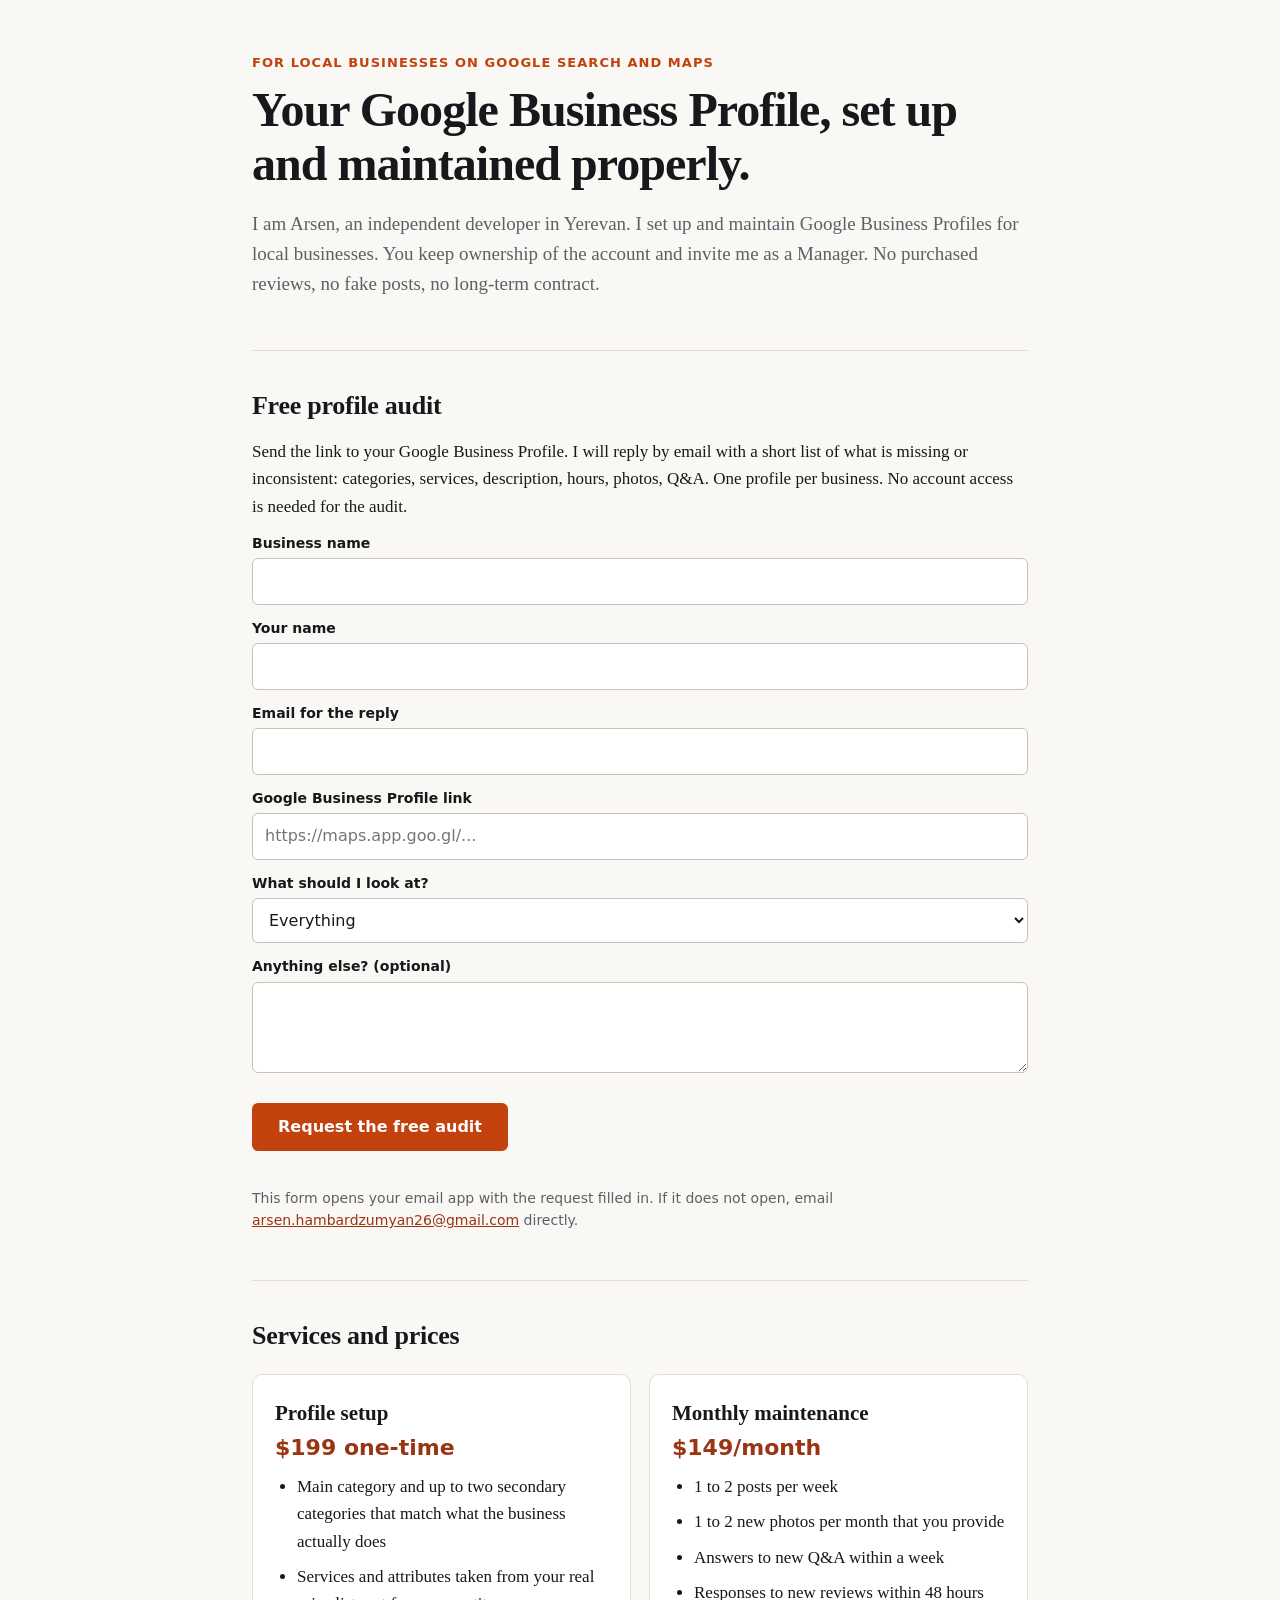
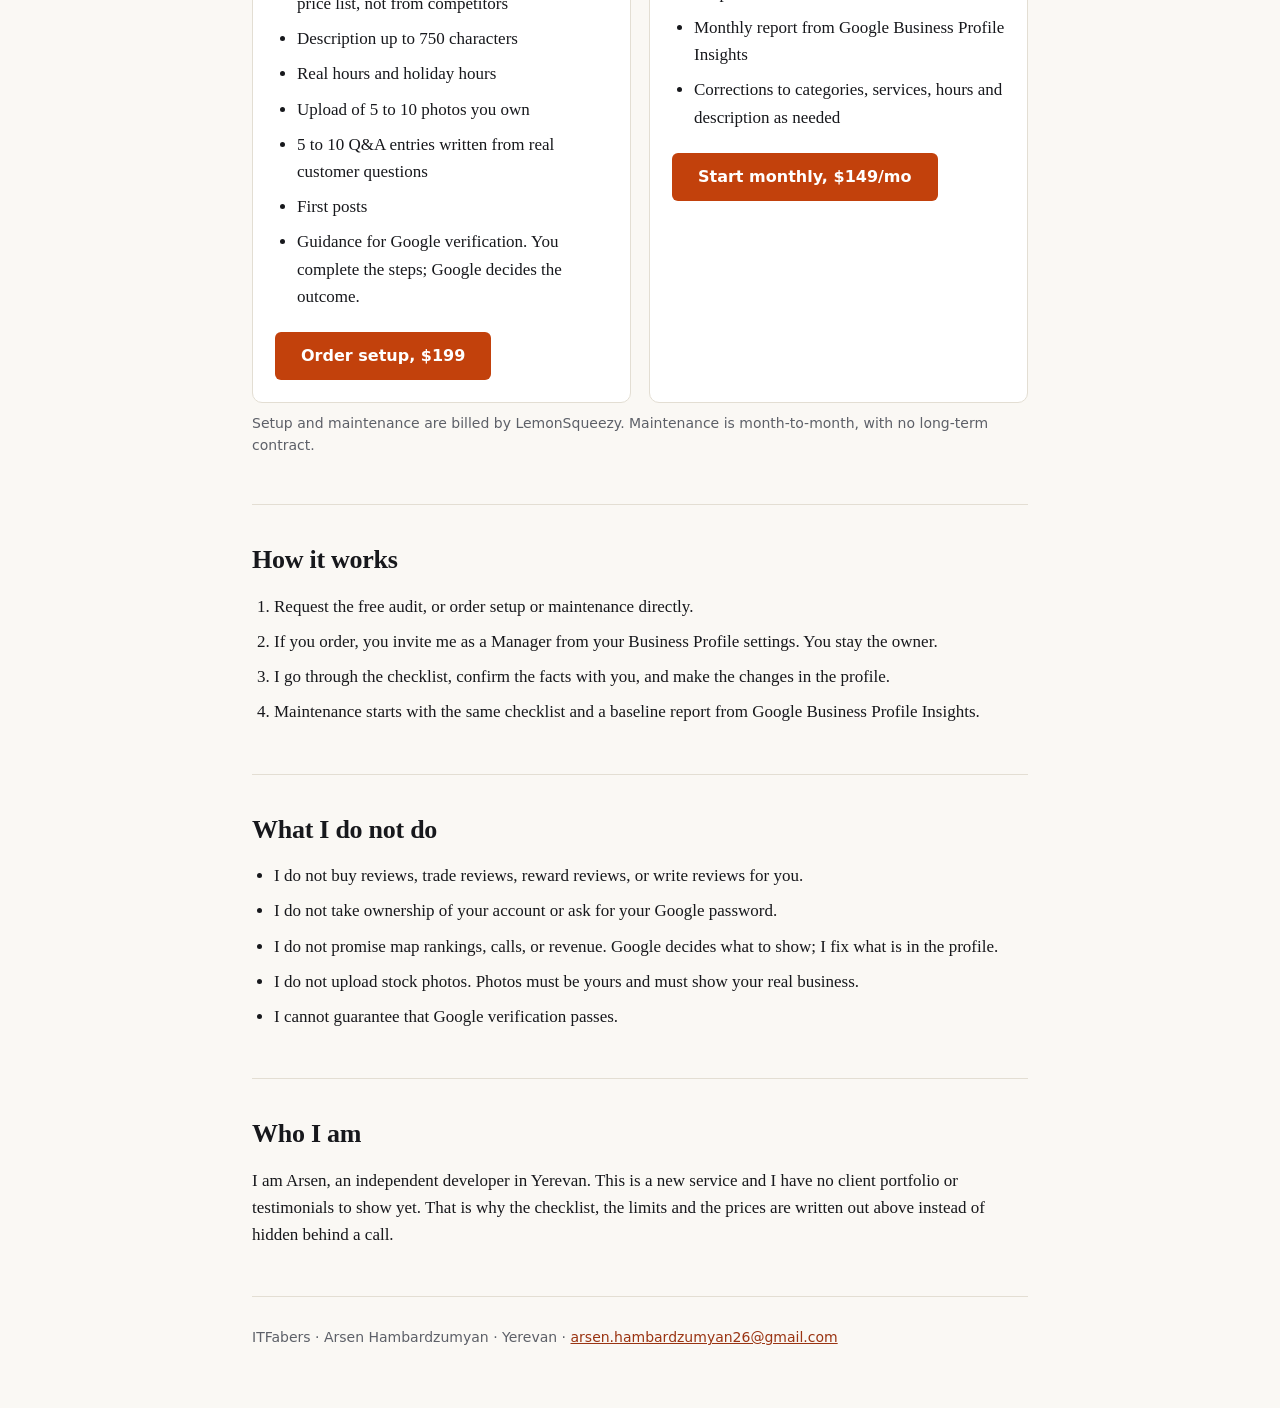
==== gbp/index.html @ 4a0c4b1b "publish: GBP landing + free audit — ITF-161" ====
<!doctype html>
<html lang="en">
<head>
<meta charset="utf-8">
<meta name="viewport" content="width=device-width, initial-scale=1">
<title>Google Business Profile setup ($199) and monthly maintenance ($149/mo)</title>
<meta name="description" content="I set up and maintain Google Business Profiles for local businesses. $199 one-time setup, $149/month maintenance. Free profile audit: send your link and get a short list of what is missing. You keep ownership of the account.">
<link rel="canonical" href="https://arsenhambardzumyan.github.io/mvp-lab/gbp/">
<meta property="og:type" content="website">
<meta property="og:title" content="Google Business Profile setup and maintenance">
<meta property="og:description" content="Setup $199 one-time, maintenance $149/month. Free profile audit. You keep ownership of your Google account.">
<meta property="og:url" content="https://arsenhambardzumyan.github.io/mvp-lab/gbp/">
<meta name="twitter:card" content="summary">
<link rel="stylesheet" href="./styles.css">
<script type="application/ld+json">
{
  "@context": "https://schema.org",
  "@type": "Service",
  "name": "Google Business Profile setup and monthly maintenance",
  "serviceType": "Google Business Profile setup and maintenance",
  "description": "Setup and month-to-month maintenance of a Google Business Profile: categories, services, description, hours, photos, posts, Q&A, review responses and a monthly report from Google Business Profile Insights. The client keeps ownership of the account.",
  "provider": {
    "@type": "Person",
    "name": "Arsen Hambardzumyan",
    "email": "arsen.hambardzumyan26@gmail.com",
    "address": {
      "@type": "PostalAddress",
      "addressLocality": "Yerevan",
      "addressCountry": "AM"
    }
  },
  "areaServed": "Worldwide",
  "offers": [
    {
      "@type": "Offer",
      "name": "Google Business Profile setup",
      "description": "One-time setup: categories, services and attributes, description, hours, real photos, initial posts, Q&A, verification guidance.",
      "price": "199",
      "priceCurrency": "USD",
      "url": "https://itfabers.lemonsqueezy.com/checkout/buy/944b385c-6af0-404e-85eb-ff961bdee5a9"
    },
    {
      "@type": "Offer",
      "name": "Google Business Profile monthly maintenance",
      "description": "Monthly maintenance: 1-2 posts per week, new photos, Q&A answers, review responses, profile corrections and a monthly Insights report.",
      "price": "149",
      "priceCurrency": "USD",
      "priceSpecification": {
        "@type": "UnitPriceSpecification",
        "price": "149",
        "priceCurrency": "USD",
        "unitCode": "MON"
      },
      "url": "https://itfabers.lemonsqueezy.com/checkout/buy/4dd8a5cb-719c-41a0-b8d9-503f161b577d"
    }
  ]
}
</script>
<script type="application/ld+json">
{
  "@context": "https://schema.org",
  "@type": "FAQPage",
  "mainEntity": [
    {
      "@type": "Question",
      "name": "Do I have to give you my Google password?",
      "acceptedAnswer": {
        "@type": "Answer",
        "text": "No. You invite me as a Manager from your Business Profile settings. You stay the owner and you can remove the access at any time."
      }
    },
    {
      "@type": "Question",
      "name": "Do you buy, trade or write reviews?",
      "acceptedAnswer": {
        "@type": "Answer",
        "text": "No. I do not buy reviews, offer rewards for reviews, or write reviews. I can answer reviews that already exist."
      }
    },
    {
      "@type": "Question",
      "name": "Do you guarantee more calls, map views or higher rankings?",
      "acceptedAnswer": {
        "@type": "Answer",
        "text": "No. Google decides what to show and where to rank a profile. I fix the information and the settings that are in the profile. I do not promise rankings, calls or revenue."
      }
    },
    {
      "@type": "Question",
      "name": "What do you need from me?",
      "acceptedAnswer": {
        "@type": "Answer",
        "text": "Confirmation of your real services, hours and business details, and real photos that you own. For verification, you complete the steps with Google; I guide you through them."
      }
    },
    {
      "@type": "Question",
      "name": "Can you complete Google verification for me?",
      "acceptedAnswer": {
        "@type": "Answer",
        "text": "Google runs verification and decides the outcome. I guide you through the available method and prepare the profile, but I cannot guarantee that verification passes."
      }
    }
  ]
}
</script>
</head>
<body>
<main class="wrap">
<header>
<div class="tag">For local businesses on Google Search and Maps</div>
<h1>Your Google Business Profile, set up and maintained properly.</h1>
<p class="lead">I am Arsen, an independent developer in Yerevan. I set up and maintain Google Business Profiles for local businesses. You keep ownership of the account and invite me as a Manager. No purchased reviews, no fake posts, no long-term contract.</p>
</header>

<section id="audit">
<h2>Free profile audit</h2>
<p>Send the link to your Google Business Profile. I will reply by email with a short list of what is missing or inconsistent: categories, services, description, hours, photos, Q&amp;A. One profile per business. No account access is needed for the audit.</p>
<form id="audit-form" action="mailto:arsen.hambardzumyan26@gmail.com" method="post" enctype="text/plain">
  <div class="field">
    <label for="business">Business name</label>
    <input id="business" name="business" type="text" autocomplete="organization" required>
  </div>
  <div class="field">
    <label for="person">Your name</label>
    <input id="person" name="person" type="text" autocomplete="name">
  </div>
  <div class="field">
    <label for="email">Email for the reply</label>
    <input id="email" name="email" type="email" autocomplete="email" required>
  </div>
  <div class="field">
    <label for="profile">Google Business Profile link</label>
    <input id="profile" name="profile" type="url" inputmode="url" placeholder="https://maps.app.goo.gl/..." required>
  </div>
  <div class="field">
    <label for="focus">What should I look at?</label>
    <select id="focus" name="focus">
      <option>Everything</option>
      <option>Categories and services</option>
      <option>Description and hours</option>
      <option>Photos</option>
      <option>Reviews and Q&amp;A</option>
      <option>Not sure</option>
    </select>
  </div>
  <div class="field">
    <label for="notes">Anything else? (optional)</label>
    <textarea id="notes" name="notes" rows="3"></textarea>
  </div>
  <button class="cta" type="submit">Request the free audit</button>
  <p id="form-status" class="status" role="status" aria-live="polite"></p>
  <p class="small">This form opens your email app with the request filled in. If it does not open, email <a href="mailto:arsen.hambardzumyan26@gmail.com">arsen.hambardzumyan26@gmail.com</a> directly.</p>
</form>
</section>

<section id="services">
<h2>Services and prices</h2>
<div class="cards">
  <article class="card">
    <h3>Profile setup</h3>
    <p class="price">$199 one-time</p>
    <ul>
      <li>Main category and up to two secondary categories that match what the business actually does</li>
      <li>Services and attributes taken from your real price list, not from competitors</li>
      <li>Description up to 750 characters</li>
      <li>Real hours and holiday hours</li>
      <li>Upload of 5 to 10 photos you own</li>
      <li>5 to 10 Q&amp;A entries written from real customer questions</li>
      <li>First posts</li>
      <li>Guidance for Google verification. You complete the steps; Google decides the outcome.</li>
    </ul>
    <a class="cta" href="https://itfabers.lemonsqueezy.com/checkout/buy/944b385c-6af0-404e-85eb-ff961bdee5a9">Order setup, $199</a>
  </article>
  <article class="card">
    <h3>Monthly maintenance</h3>
    <p class="price">$149/month</p>
    <ul>
      <li>1 to 2 posts per week</li>
      <li>1 to 2 new photos per month that you provide</li>
      <li>Answers to new Q&amp;A within a week</li>
      <li>Responses to new reviews within 48 hours</li>
      <li>Monthly report from Google Business Profile Insights</li>
      <li>Corrections to categories, services, hours and description as needed</li>
    </ul>
    <a class="cta" href="https://itfabers.lemonsqueezy.com/checkout/buy/4dd8a5cb-719c-41a0-b8d9-503f161b577d">Start monthly, $149/mo</a>
  </article>
</div>
<p class="small">Setup and maintenance are billed by LemonSqueezy. Maintenance is month-to-month, with no long-term contract.</p>
</section>

<section>
<h2>How it works</h2>
<ol>
  <li>Request the free audit, or order setup or maintenance directly.</li>
  <li>If you order, you invite me as a Manager from your Business Profile settings. You stay the owner.</li>
  <li>I go through the checklist, confirm the facts with you, and make the changes in the profile.</li>
  <li>Maintenance starts with the same checklist and a baseline report from Google Business Profile Insights.</li>
</ol>
</section>

<section>
<h2>What I do not do</h2>
<ul>
  <li>I do not buy reviews, trade reviews, reward reviews, or write reviews for you.</li>
  <li>I do not take ownership of your account or ask for your Google password.</li>
  <li>I do not promise map rankings, calls, or revenue. Google decides what to show; I fix what is in the profile.</li>
  <li>I do not upload stock photos. Photos must be yours and must show your real business.</li>
  <li>I cannot guarantee that Google verification passes.</li>
</ul>
</section>

<section>
<h2>Who I am</h2>
<p>I am Arsen, an independent developer in Yerevan. This is a new service and I have no client portfolio or testimonials to show yet. That is why the checklist, the limits and the prices are written out above instead of hidden behind a call.</p>
</section>

<footer>
  ITFabers &middot; Arsen Hambardzumyan &middot; Yerevan &middot; <a href="mailto:arsen.hambardzumyan26@gmail.com">arsen.hambardzumyan26@gmail.com</a>
</footer>
</main>
<script>
(function () {
  var form = document.getElementById('audit-form');
  var status = document.getElementById('form-status');
  if (!form || !status) return;

  form.addEventListener('submit', function (event) {
    event.preventDefault();
    if (!form.reportValidity()) return;

    var data = new FormData(form);
    function value(name) {
      return (data.get(name) || '').toString().trim();
    }

    var business = value('business');
    var subject = 'Free GBP audit request — ' + (business || 'my business');
    var lines = [
      'Business name: ' + (business || '—'),
      'Your name: ' + (value('person') || '—'),
      'Reply email: ' + (value('email') || '—'),
      'Google Business Profile link: ' + (value('profile') || '—'),
      'What to look at: ' + (value('focus') || 'Everything'),
      'Notes: ' + (value('notes') || '—')
    ];

    try {
      localStorage.setItem('gbp_audit_last', JSON.stringify({
        business: business,
        email: value('email'),
        profile: value('profile'),
        focus: value('focus'),
        at: new Date().toISOString()
      }));
    } catch (err) {
      /* storage can be disabled; the email request still works */
    }

    status.className = 'status ok';
    status.textContent = 'Opening your email app with the request filled in. Send the message and I will reply to ' + (value('email') || 'your email') + '.';
    window.location.href = 'mailto:arsen.hambardzumyan26@gmail.com'
      + '?subject=' + encodeURIComponent(subject)
      + '&body=' + encodeURIComponent(lines.join('\n'));
  });
})();
</script>
</body>
</html>
---- gbp/styles.css ----
:root {
  --bg: #faf8f4;
  --ink: #17181c;
  --muted: #5d6068;
  --line: #e3ded3;
  --accent: #c2410c;
  --accent-dark: #9a3412;
  --panel: #fff;
  --ok: #166534;
}
* { box-sizing: border-box; }
html { scroll-behavior: smooth; }
body {
  margin: 0;
  background: var(--bg);
  color: var(--ink);
  font: 17px/1.6 Georgia, "Times New Roman", serif;
}
.wrap { max-width: 820px; margin: 0 auto; padding: 0 22px; }
header { padding: 56px 0 36px; border-bottom: 1px solid var(--line); }
.tag {
  font: 600 13px/1 system-ui, sans-serif;
  letter-spacing: .08em;
  text-transform: uppercase;
  color: var(--accent);
}
h1 {
  font-size: clamp(32px, 6vw, 48px);
  line-height: 1.12;
  margin: 14px 0 18px;
  letter-spacing: -.02em;
}
h2 { font-size: 26px; margin: 0 0 12px; letter-spacing: -.01em; }
h3 { font-size: 21px; margin: 0 0 4px; }
p { margin: 0 0 14px; }
a { color: var(--accent-dark); }
.lead { font-size: 19px; color: var(--muted); }
section { padding: 34px 0; border-bottom: 1px solid var(--line); }
ul, ol { padding-left: 22px; margin: 0 0 14px; }
li { margin-bottom: 8px; }
.cta {
  display: inline-block;
  background: var(--accent);
  color: #fff;
  border: 0;
  cursor: pointer;
  text-decoration: none;
  font: 600 16px/1 system-ui, sans-serif;
  padding: 16px 26px;
  border-radius: 6px;
  margin-top: 8px;
}
.cta:hover, .cta:focus-visible { background: var(--accent-dark); outline: 3px solid #fed7aa; }
.cards { display: grid; grid-template-columns: 1fr 1fr; gap: 18px; margin: 18px 0 10px; }
.card {
  background: var(--panel);
  border: 1px solid var(--line);
  border-radius: 10px;
  padding: 22px;
}
.card ul { margin-top: 12px; }
.price { font: 700 22px/1.2 system-ui, sans-serif; color: var(--accent-dark); margin: 0 0 6px; }
.small { font: 14px/1.55 system-ui, sans-serif; color: var(--muted); }
.field { margin-bottom: 14px; }
label { display: block; font: 600 14px/1.4 system-ui, sans-serif; margin-bottom: 5px; }
input, select, textarea {
  width: 100%;
  padding: 11px 12px;
  border: 1px solid #c9c2b4;
  border-radius: 6px;
  background: #fff;
  color: var(--ink);
  font: 16px/1.4 system-ui, sans-serif;
}
input:focus, select:focus, textarea:focus { outline: 3px solid #fed7aa; border-color: var(--accent); }
textarea { resize: vertical; }
.status { font: 15px/1.5 system-ui, sans-serif; margin: 12px 0 4px; min-height: 1.4em; }
.status.ok { color: var(--ok); }
footer {
  padding: 30px 0 60px;
  color: var(--muted);
  font: 14px/1.5 system-ui, sans-serif;
}
@media (max-width: 680px) {
  .cards { grid-template-columns: 1fr; }
  header { padding-top: 40px; }
}
@media (prefers-reduced-motion: reduce) {
  html { scroll-behavior: auto; }
}
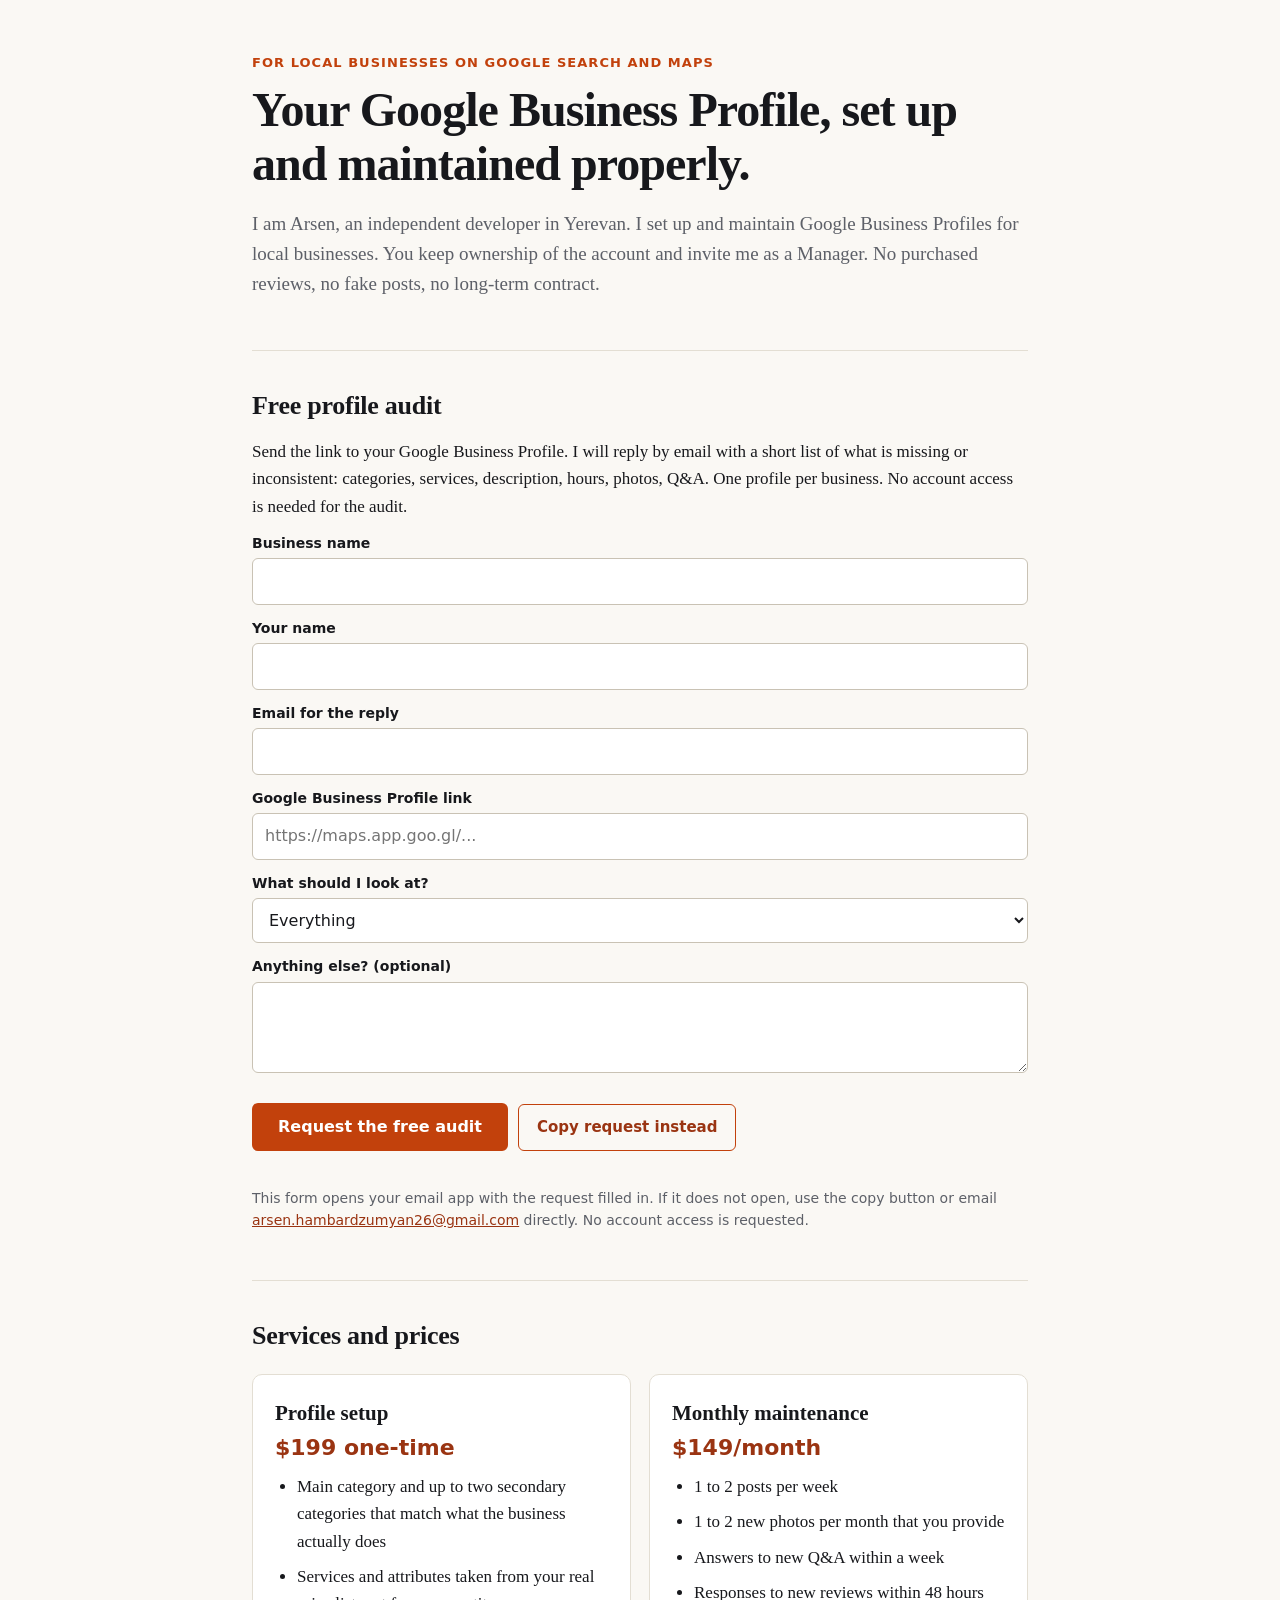
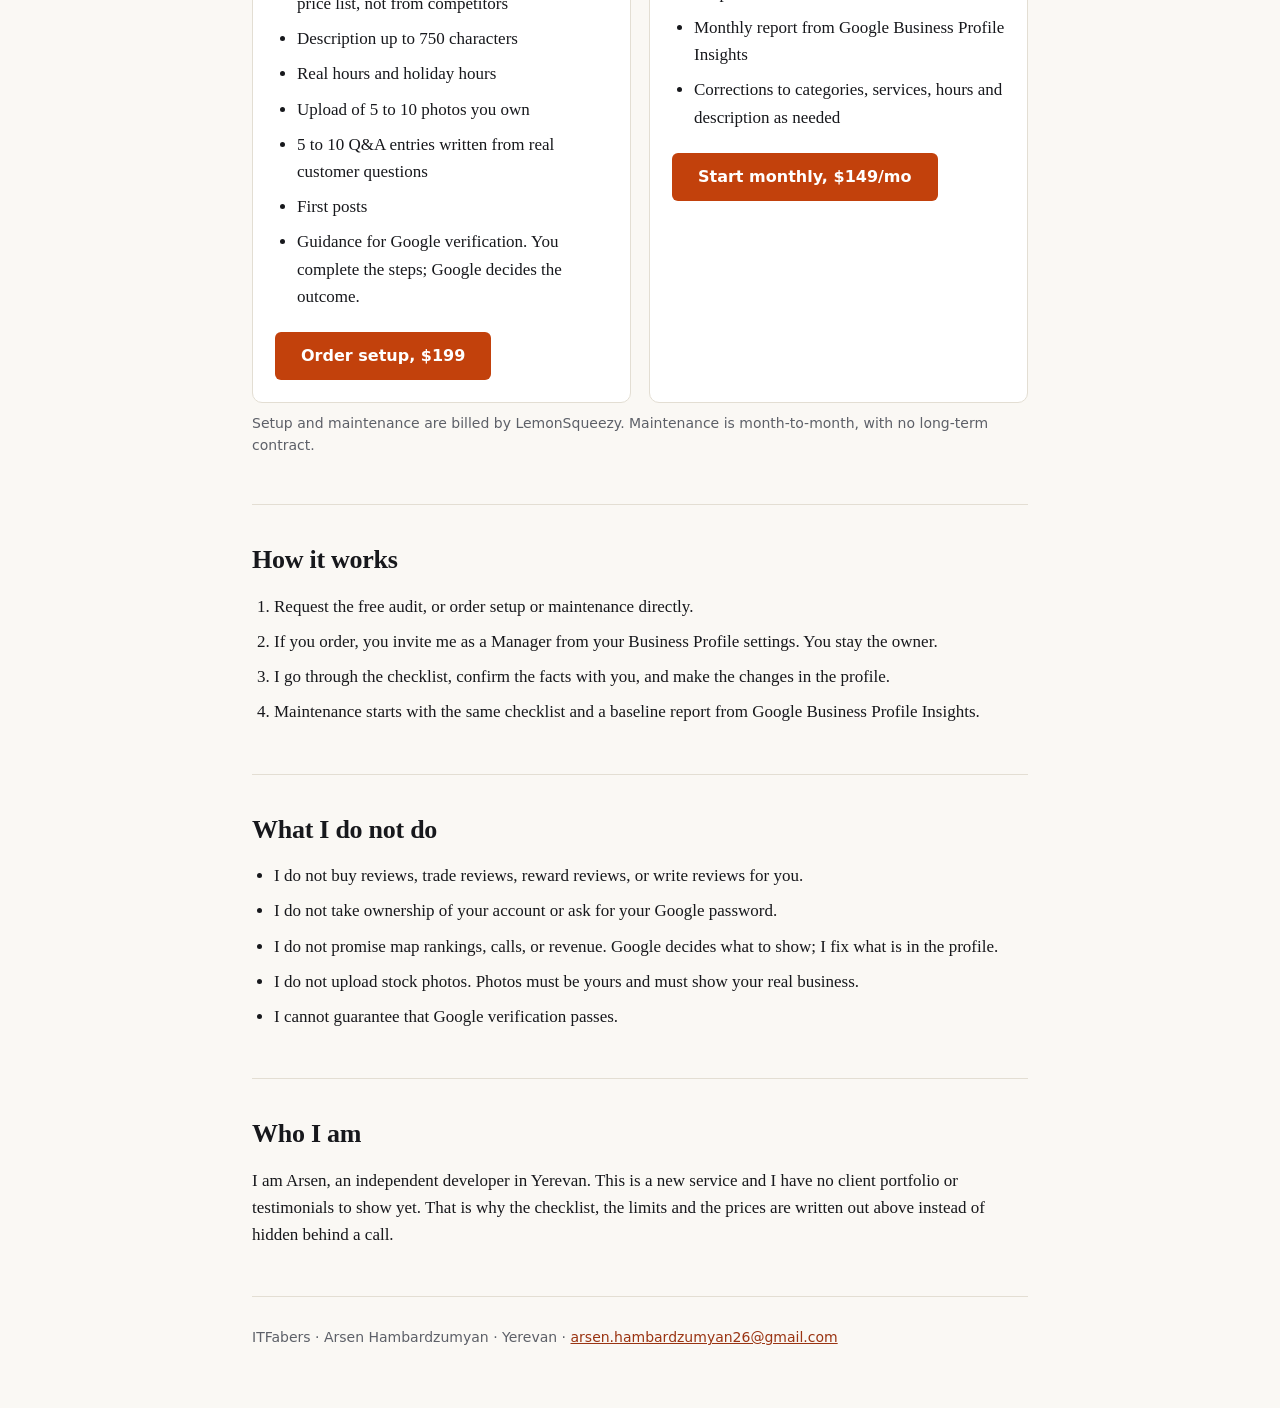
==== commit 37bae1a1: "publish: GBP landing + free audit — ITF-161" ====
--- a/gbp/index.html
+++ b/gbp/index.html
@@ -148,9 +148,12 @@
     <label for="notes">Anything else? (optional)</label>
     <textarea id="notes" name="notes" rows="3"></textarea>
   </div>
-  <button class="cta" type="submit">Request the free audit</button>
+  <div class="actions">
+    <button class="cta" type="submit">Request the free audit</button>
+    <button class="cta-secondary" type="button" id="copy-request">Copy request instead</button>
+  </div>
   <p id="form-status" class="status" role="status" aria-live="polite"></p>
-  <p class="small">This form opens your email app with the request filled in. If it does not open, email <a href="mailto:arsen.hambardzumyan26@gmail.com">arsen.hambardzumyan26@gmail.com</a> directly.</p>
+  <p class="small">This form opens your email app with the request filled in. If it does not open, use the copy button or email <a href="mailto:arsen.hambardzumyan26@gmail.com">arsen.hambardzumyan26@gmail.com</a> directly. No account access is requested.</p>
 </form>
 </section>
 
@@ -223,46 +226,82 @@
 (function () {
   var form = document.getElementById('audit-form');
   var status = document.getElementById('form-status');
+  var copyButton = document.getElementById('copy-request');
   if (!form || !status) return;
 
-  form.addEventListener('submit', function (event) {
-    event.preventDefault();
-    if (!form.reportValidity()) return;
-
+  function value(data, name) {
+    return (data.get(name) || '').toString().trim();
+  }
+
+  function collect() {
     var data = new FormData(form);
-    function value(name) {
-      return (data.get(name) || '').toString().trim();
-    }
-
-    var business = value('business');
+    var business = value(data, 'business');
+    var replyEmail = value(data, 'email');
     var subject = 'Free GBP audit request — ' + (business || 'my business');
     var lines = [
       'Business name: ' + (business || '—'),
-      'Your name: ' + (value('person') || '—'),
-      'Reply email: ' + (value('email') || '—'),
-      'Google Business Profile link: ' + (value('profile') || '—'),
-      'What to look at: ' + (value('focus') || 'Everything'),
-      'Notes: ' + (value('notes') || '—')
+      'Your name: ' + (value(data, 'person') || '—'),
+      'Reply email: ' + (replyEmail || '—'),
+      'Google Business Profile link: ' + (value(data, 'profile') || '—'),
+      'What to look at: ' + (value(data, 'focus') || 'Everything'),
+      'Notes: ' + (value(data, 'notes') || '—')
     ];
-
     try {
       localStorage.setItem('gbp_audit_last', JSON.stringify({
         business: business,
-        email: value('email'),
-        profile: value('profile'),
-        focus: value('focus'),
+        email: replyEmail,
+        profile: value(data, 'profile'),
+        focus: value(data, 'focus'),
         at: new Date().toISOString()
       }));
     } catch (err) {
       /* storage can be disabled; the email request still works */
     }
-
+    return { subject: subject, body: lines.join('\n'), replyEmail: replyEmail };
+  }
+
+  function say(message) {
     status.className = 'status ok';
-    status.textContent = 'Opening your email app with the request filled in. Send the message and I will reply to ' + (value('email') || 'your email') + '.';
+    status.textContent = message;
+  }
+
+  form.addEventListener('submit', function (event) {
+    event.preventDefault();
+    if (!form.reportValidity()) return;
+    var request = collect();
+    say('Request ready in your email app. Send it and I will reply to ' + (request.replyEmail || 'your email') + '.');
     window.location.href = 'mailto:arsen.hambardzumyan26@gmail.com'
-      + '?subject=' + encodeURIComponent(subject)
-      + '&body=' + encodeURIComponent(lines.join('\n'));
+      + '?subject=' + encodeURIComponent(request.subject)
+      + '&body=' + encodeURIComponent(request.body);
   });
+
+  if (copyButton) {
+    copyButton.addEventListener('click', function () {
+      if (!form.reportValidity()) return;
+      var request = collect();
+      var text = 'To: arsen.hambardzumyan26@gmail.com\nSubject: ' + request.subject + '\n\n' + request.body;
+      function done() {
+        say('Request copied. Paste it into an email to arsen.hambardzumyan26@gmail.com and send it.');
+      }
+      if (navigator.clipboard && navigator.clipboard.writeText) {
+        navigator.clipboard.writeText(text).then(done, fallback);
+      } else {
+        fallback();
+      }
+      function fallback() {
+        var area = document.createElement('textarea');
+        area.value = text;
+        area.setAttribute('readonly', '');
+        area.style.position = 'fixed';
+        area.style.opacity = '0';
+        document.body.appendChild(area);
+        area.select();
+        try { document.execCommand('copy'); } catch (err) { /* ignore */ }
+        document.body.removeChild(area);
+        done();
+      }
+    });
+  }
 })();
 </script>
 </body>
--- a/gbp/styles.css
+++ b/gbp/styles.css
@@ -51,6 +51,19 @@
   margin-top: 8px;
 }
 .cta:hover, .cta:focus-visible { background: var(--accent-dark); outline: 3px solid #fed7aa; }
+.actions { display: flex; flex-wrap: wrap; gap: 10px; align-items: center; }
+.cta-secondary {
+  display: inline-block;
+  background: transparent;
+  color: var(--accent-dark);
+  border: 1px solid var(--accent);
+  cursor: pointer;
+  font: 600 15px/1 system-ui, sans-serif;
+  padding: 15px 18px;
+  border-radius: 6px;
+  margin-top: 8px;
+}
+.cta-secondary:hover, .cta-secondary:focus-visible { background: #fff1e8; outline: 3px solid #fed7aa; }
 .cards { display: grid; grid-template-columns: 1fr 1fr; gap: 18px; margin: 18px 0 10px; }
 .card {
   background: var(--panel);
